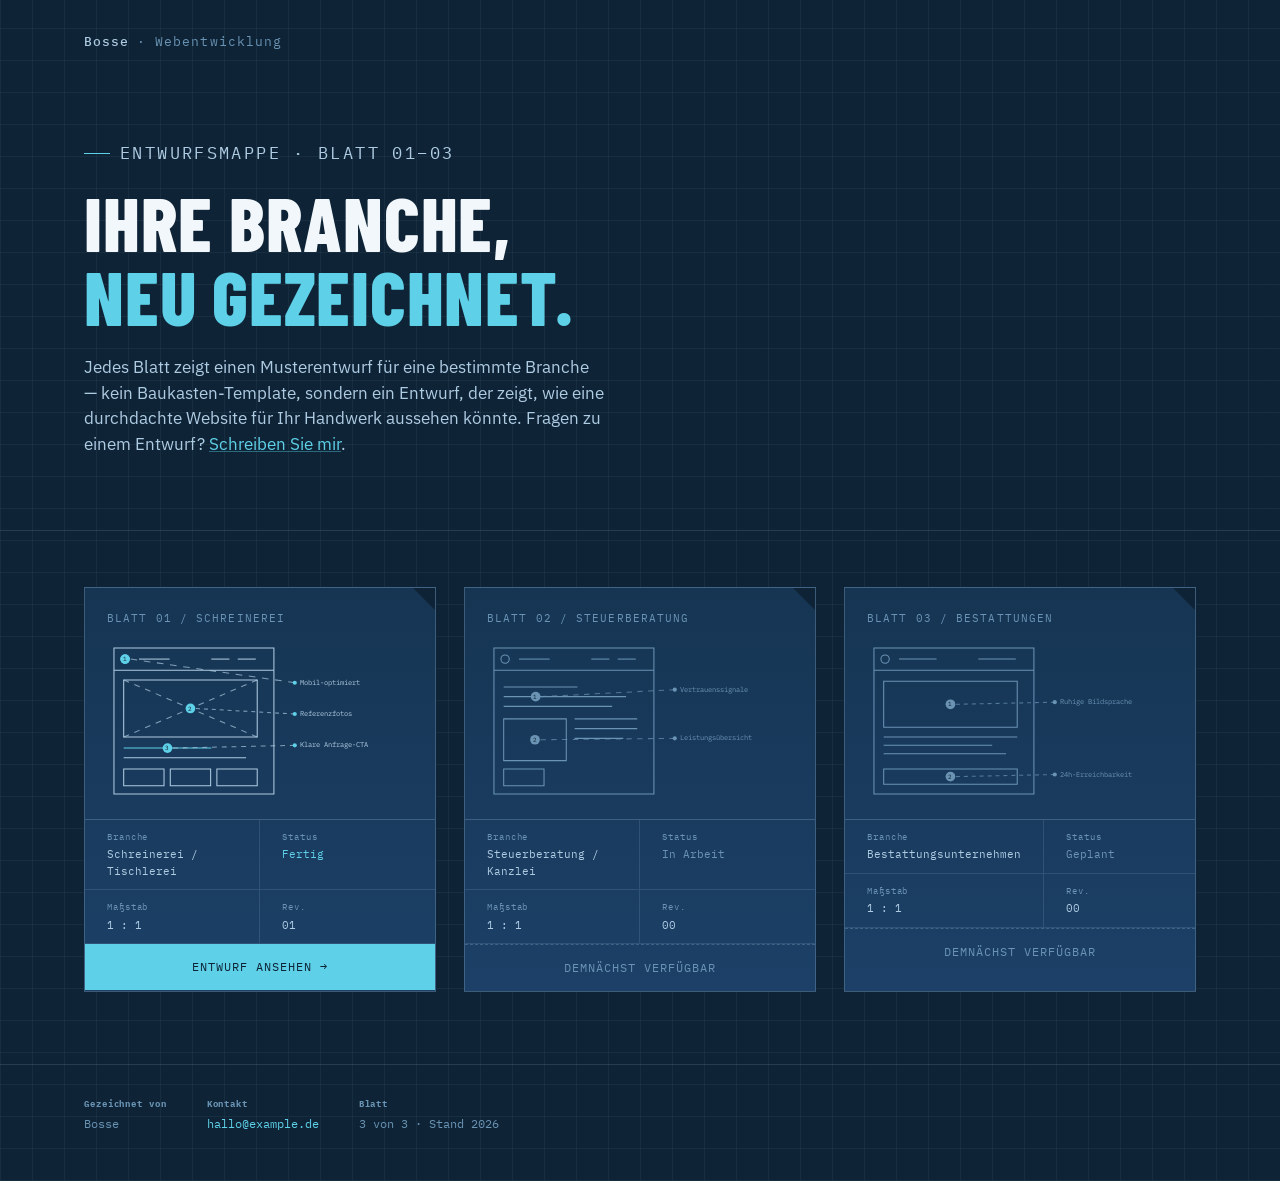
==== templates/index.html @ a0807521 "add templates page and restyling" ====
<!doctype html>
<html lang="de">
    <head>
        <meta charset="UTF-8" />
        <meta name="viewport" content="width=device-width, initial-scale=1.0" />
        <title>Vorlagen — Musterentwürfe nach Branche</title>
        <meta
            name="description"
            content="Musterentwürfe: Sehen Sie, wie eine moderne Website für Ihre Branche aussehen könnte."
        />
        <link rel="stylesheet" href="style.css" />
        <link rel="preconnect" href="https://fonts.googleapis.com" />
        <link rel="preconnect" href="https://fonts.gstatic.com" crossorigin />
    </head>
    <body>
        <header class="site-header">
            <div class="wrap">
                <a class="wordmark" href="/"
                    ><strong>Bosse</strong> · Webentwicklung</a
                >
            </div>
        </header>

        <section class="hero">
            <div class="wrap">
                <p class="eyebrow">Entwurfsmappe · Blatt 01–03</p>
                <h1>Ihre Branche, <em>neu gezeichnet.</em></h1>
                <p>
                    Jedes Blatt zeigt einen Musterentwurf für eine bestimmte
                    Branche — kein Baukasten-Template, sondern ein Entwurf, der
                    zeigt, wie eine durchdachte Website für Ihr Handwerk
                    aussehen könnte. Fragen zu einem Entwurf?
                    <a href="mailto:hallo@example.de">Schreiben Sie mir</a>.
                </p>
            </div>
        </section>

        <div class="wrap">
            <div class="sheets">
                <!-- Sheet 01 — Schreinerei -->
                <article class="sheet">
                    <div class="sheet-body">
                        <p class="sheet-number">BLATT 01 / SCHREINEREI</p>
                        <svg
                            viewBox="0 0 440 230"
                            role="img"
                            aria-label="Schema eines Website-Entwurfs für eine Schreinerei"
                        >
                            <rect
                                class="draw"
                                x="10"
                                y="10"
                                width="230"
                                height="210"
                                pathLength="100"
                            />
                            <line
                                class="draw"
                                x1="10"
                                y1="42"
                                x2="240"
                                y2="42"
                                pathLength="100"
                            />
                            <circle
                                class="draw accent"
                                cx="26"
                                cy="26"
                                r="6"
                                pathLength="100"
                            />
                            <line
                                class="draw"
                                x1="46"
                                y1="26"
                                x2="90"
                                y2="26"
                                pathLength="100"
                            />
                            <line
                                class="draw"
                                x1="150"
                                y1="26"
                                x2="176"
                                y2="26"
                                pathLength="100"
                            />
                            <line
                                class="draw"
                                x1="188"
                                y1="26"
                                x2="214"
                                y2="26"
                                pathLength="100"
                            />
                            <rect
                                class="draw"
                                x="24"
                                y="56"
                                width="192"
                                height="82"
                                pathLength="100"
                            />
                            <line
                                class="draw dashed"
                                x1="24"
                                y1="56"
                                x2="216"
                                y2="138"
                                pathLength="100"
                            />
                            <line
                                class="draw dashed"
                                x1="216"
                                y1="56"
                                x2="24"
                                y2="138"
                                pathLength="100"
                            />
                            <line
                                class="draw accent"
                                x1="24"
                                y1="154"
                                x2="150"
                                y2="154"
                                pathLength="100"
                            />
                            <line
                                class="draw"
                                x1="24"
                                y1="168"
                                x2="200"
                                y2="168"
                                pathLength="100"
                            />
                            <rect
                                class="draw"
                                x="24"
                                y="184"
                                width="58"
                                height="24"
                                pathLength="100"
                            />
                            <rect
                                class="draw"
                                x="91"
                                y="184"
                                width="58"
                                height="24"
                                pathLength="100"
                            />
                            <rect
                                class="draw"
                                x="158"
                                y="184"
                                width="58"
                                height="24"
                                pathLength="100"
                            />

                            <circle class="callout-dot" cx="26" cy="26" r="7" />
                            <text class="callout-num" x="22.5" y="29">1</text>
                            <line
                                class="draw dashed"
                                x1="34"
                                y1="26"
                                x2="270"
                                y2="60"
                                pathLength="100"
                            />
                            <circle
                                class="callout-dot"
                                cx="270"
                                cy="60"
                                r="3"
                            />
                            <text class="callout-label" x="278" y="63">
                                Mobil-optimiert
                            </text>

                            <circle
                                class="callout-dot"
                                cx="120"
                                cy="97"
                                r="7"
                            />
                            <text class="callout-num" x="116.5" y="100">2</text>
                            <line
                                class="draw dashed"
                                x1="128"
                                y1="97"
                                x2="270"
                                y2="105"
                                pathLength="100"
                            />
                            <circle
                                class="callout-dot"
                                cx="270"
                                cy="105"
                                r="3"
                            />
                            <text class="callout-label" x="278" y="108">
                                Referenzfotos
                            </text>

                            <circle
                                class="callout-dot"
                                cx="87"
                                cy="154"
                                r="7"
                            />
                            <text class="callout-num" x="83.5" y="157">3</text>
                            <line
                                class="draw dashed"
                                x1="95"
                                y1="154"
                                x2="270"
                                y2="150"
                                pathLength="100"
                            />
                            <circle
                                class="callout-dot"
                                cx="270"
                                cy="150"
                                r="3"
                            />
                            <text class="callout-label" x="278" y="153">
                                Klare Anfrage-CTA
                            </text>
                        </svg>
                    </div>
                    <div class="title-block">
                        <div>
                            <span class="label">Branche</span
                            ><span class="value">Schreinerei / Tischlerei</span>
                        </div>
                        <div class="status-live">
                            <span class="label">Status</span
                            ><span class="value">Fertig</span>
                        </div>
                        <div>
                            <span class="label">Maßstab</span
                            ><span class="value">1 : 1</span>
                        </div>
                        <div>
                            <span class="label">Rev.</span
                            ><span class="value">01</span>
                        </div>
                    </div>
                    <a class="sheet-cta" href="/templates/schreinerei/"
                        >Entwurf ansehen →</a
                    >
                </article>

                <!-- Sheet 02 — Steuerberatung -->
                <article class="sheet locked">
                    <div class="sheet-body">
                        <p class="sheet-number">BLATT 02 / STEUERBERATUNG</p>
                        <svg
                            viewBox="0 0 440 230"
                            role="img"
                            aria-label="Schema eines Website-Entwurfs für eine Steuerberatung"
                        >
                            <rect
                                class="draw"
                                x="10"
                                y="10"
                                width="230"
                                height="210"
                                pathLength="100"
                            />
                            <line
                                class="draw"
                                x1="10"
                                y1="42"
                                x2="240"
                                y2="42"
                                pathLength="100"
                            />
                            <circle
                                class="draw"
                                cx="26"
                                cy="26"
                                r="6"
                                pathLength="100"
                            />
                            <line
                                class="draw"
                                x1="46"
                                y1="26"
                                x2="90"
                                y2="26"
                                pathLength="100"
                            />
                            <line
                                class="draw"
                                x1="150"
                                y1="26"
                                x2="176"
                                y2="26"
                                pathLength="100"
                            />
                            <line
                                class="draw"
                                x1="188"
                                y1="26"
                                x2="214"
                                y2="26"
                                pathLength="100"
                            />
                            <line
                                class="draw"
                                x1="24"
                                y1="66"
                                x2="130"
                                y2="66"
                                pathLength="100"
                            />
                            <line
                                class="draw"
                                x1="24"
                                y1="80"
                                x2="200"
                                y2="80"
                                pathLength="100"
                            />
                            <line
                                class="draw"
                                x1="24"
                                y1="94"
                                x2="180"
                                y2="94"
                                pathLength="100"
                            />
                            <rect
                                class="draw"
                                x="24"
                                y="112"
                                width="90"
                                height="60"
                                pathLength="100"
                            />
                            <line
                                class="draw"
                                x1="126"
                                y1="112"
                                x2="216"
                                y2="112"
                                pathLength="100"
                            />
                            <line
                                class="draw"
                                x1="126"
                                y1="126"
                                x2="216"
                                y2="126"
                                pathLength="100"
                            />
                            <line
                                class="draw"
                                x1="126"
                                y1="140"
                                x2="196"
                                y2="140"
                                pathLength="100"
                            />
                            <rect
                                class="draw"
                                x="24"
                                y="184"
                                width="58"
                                height="24"
                                pathLength="100"
                            />

                            <circle class="callout-dot" cx="70" cy="80" r="7" />
                            <text class="callout-num" x="66.5" y="83">1</text>
                            <line
                                class="draw dashed"
                                x1="78"
                                y1="80"
                                x2="270"
                                y2="70"
                                pathLength="100"
                            />
                            <circle
                                class="callout-dot"
                                cx="270"
                                cy="70"
                                r="3"
                            />
                            <text class="callout-label" x="278" y="73">
                                Vertrauenssignale
                            </text>

                            <circle
                                class="callout-dot"
                                cx="69"
                                cy="142"
                                r="7"
                            />
                            <text class="callout-num" x="65.5" y="145">2</text>
                            <line
                                class="draw dashed"
                                x1="77"
                                y1="142"
                                x2="270"
                                y2="140"
                                pathLength="100"
                            />
                            <circle
                                class="callout-dot"
                                cx="270"
                                cy="140"
                                r="3"
                            />
                            <text class="callout-label" x="278" y="143">
                                Leistungsübersicht
                            </text>
                        </svg>
                    </div>
                    <div class="title-block">
                        <div>
                            <span class="label">Branche</span
                            ><span class="value">Steuerberatung / Kanzlei</span>
                        </div>
                        <div class="status-locked">
                            <span class="label">Status</span
                            ><span class="value">In Arbeit</span>
                        </div>
                        <div>
                            <span class="label">Maßstab</span
                            ><span class="value">1 : 1</span>
                        </div>
                        <div>
                            <span class="label">Rev.</span
                            ><span class="value">00</span>
                        </div>
                    </div>
                    <span class="sheet-cta disabled">Demnächst verfügbar</span>
                </article>

                <!-- Sheet 03 — Bestattungen -->
                <article class="sheet locked">
                    <div class="sheet-body">
                        <p class="sheet-number">BLATT 03 / BESTATTUNGEN</p>
                        <svg
                            viewBox="0 0 440 230"
                            role="img"
                            aria-label="Schema eines Website-Entwurfs für ein Bestattungsunternehmen"
                        >
                            <rect
                                class="draw"
                                x="10"
                                y="10"
                                width="230"
                                height="210"
                                pathLength="100"
                            />
                            <line
                                class="draw"
                                x1="10"
                                y1="42"
                                x2="240"
                                y2="42"
                                pathLength="100"
                            />
                            <circle
                                class="draw"
                                cx="26"
                                cy="26"
                                r="6"
                                pathLength="100"
                            />
                            <line
                                class="draw"
                                x1="46"
                                y1="26"
                                x2="100"
                                y2="26"
                                pathLength="100"
                            />
                            <line
                                class="draw"
                                x1="160"
                                y1="26"
                                x2="214"
                                y2="26"
                                pathLength="100"
                            />
                            <rect
                                class="draw"
                                x="24"
                                y="58"
                                width="192"
                                height="66"
                                pathLength="100"
                            />
                            <line
                                class="draw"
                                x1="24"
                                y1="138"
                                x2="216"
                                y2="138"
                                pathLength="100"
                            />
                            <line
                                class="draw"
                                x1="24"
                                y1="150"
                                x2="180"
                                y2="150"
                                pathLength="100"
                            />
                            <line
                                class="draw"
                                x1="24"
                                y1="162"
                                x2="200"
                                y2="162"
                                pathLength="100"
                            />
                            <rect
                                class="draw"
                                x="24"
                                y="184"
                                width="192"
                                height="22"
                                pathLength="100"
                            />

                            <circle
                                class="callout-dot"
                                cx="120"
                                cy="91"
                                r="7"
                            />
                            <text class="callout-num" x="116.5" y="94">1</text>
                            <line
                                class="draw dashed"
                                x1="128"
                                y1="91"
                                x2="270"
                                y2="88"
                                pathLength="100"
                            />
                            <circle
                                class="callout-dot"
                                cx="270"
                                cy="88"
                                r="3"
                            />
                            <text class="callout-label" x="278" y="91">
                                Ruhige Bildsprache
                            </text>

                            <circle
                                class="callout-dot"
                                cx="120"
                                cy="195"
                                r="7"
                            />
                            <text class="callout-num" x="116.5" y="198">2</text>
                            <line
                                class="draw dashed"
                                x1="128"
                                y1="195"
                                x2="270"
                                y2="192"
                                pathLength="100"
                            />
                            <circle
                                class="callout-dot"
                                cx="270"
                                cy="192"
                                r="3"
                            />
                            <text class="callout-label" x="278" y="195">
                                24h-Erreichbarkeit
                            </text>
                        </svg>
                    </div>
                    <div class="title-block">
                        <div>
                            <span class="label">Branche</span
                            ><span class="value">Bestattungsunternehmen</span>
                        </div>
                        <div class="status-locked">
                            <span class="label">Status</span
                            ><span class="value">Geplant</span>
                        </div>
                        <div>
                            <span class="label">Maßstab</span
                            ><span class="value">1 : 1</span>
                        </div>
                        <div>
                            <span class="label">Rev.</span
                            ><span class="value">00</span>
                        </div>
                    </div>
                    <span class="sheet-cta disabled">Demnächst verfügbar</span>
                </article>
            </div>
        </div>

        <footer class="stamp">
            <div
                class="wrap"
                style="
                    display: flex;
                    flex-wrap: wrap;
                    gap: 24px 40px;
                    width: 100%;
                "
            >
                <div><strong>Gezeichnet von</strong>Bosse</div>
                <div>
                    <strong>Kontakt</strong
                    ><a href="mailto:hallo@example.de">hallo@example.de</a>
                </div>
                <div><strong>Blatt</strong>3 von 3 · Stand 2026</div>
            </div>
        </footer>
    </body>
</html>
---- templates/style.css ----
@import url("https://fonts.googleapis.com/css2?family=Barlow+Condensed:wght@600;700;800&family=IBM+Plex+Sans:wght@400;500;600&family=IBM+Plex+Mono:wght@400;500&display=swap");

:root {
    --ink: #0e2436;
    --paper: #163553;
    --paper-2: #1c4067;
    --line: #afcbe2;
    --line-dim: #6a93b4;
    --accent: #5ed0e8;
    --flag: #e2703a;
    --grid-line: rgba(175, 203, 226, 0.06);

    --display: "Barlow Condensed", sans-serif;
    --body: "IBM Plex Sans", sans-serif;
    --mono: "IBM Plex Mono", monospace;
}

* {
    box-sizing: border-box;
}

html {
    scroll-behavior: smooth;
}

body {
    margin: 0;
    background:
        repeating-linear-gradient(
            0deg,
            var(--grid-line) 0px,
            var(--grid-line) 1px,
            transparent 1px,
            transparent 32px
        ),
        repeating-linear-gradient(
            90deg,
            var(--grid-line) 0px,
            var(--grid-line) 1px,
            transparent 1px,
            transparent 32px
        ),
        var(--ink);
    color: var(--line);
    font-family: var(--body);
    line-height: 1.5;
    -webkit-font-smoothing: antialiased;
}

a {
    color: inherit;
}

:focus-visible {
    outline: 2px solid var(--accent);
    outline-offset: 3px;
}

.wrap {
    max-width: 1160px;
    margin: 0 auto;
    padding: 0 24px;
}

/* ---------- header ---------- */

.site-header {
    padding: 28px 0 0;
}

.wordmark {
    display: inline-flex;
    align-items: baseline;
    gap: 8px;
    text-decoration: none;
    font-family: var(--mono);
    font-size: 13px;
    letter-spacing: 0.08em;
    color: var(--line-dim);
}

.wordmark strong {
    color: var(--line);
    font-weight: 500;
}

/* ---------- hero ---------- */

.hero {
    padding: 72px 0 56px;
    border-bottom: 1px solid rgba(175, 203, 226, 0.15);
}

.eyebrow {
    font-family: var(--mono);
    font-size: 12px;
    letter-spacing: 0.14em;
    color: var(--accent);
    text-transform: uppercase;
    display: flex;
    align-items: center;
    gap: 10px;
    margin-bottom: 18px;
}

.eyebrow::before {
    content: "";
    width: 26px;
    height: 1px;
    background: var(--accent);
}

h1 {
    font-family: var(--display);
    font-weight: 800;
    text-transform: uppercase;
    letter-spacing: 0.01em;
    font-size: clamp(40px, 7vw, 76px);
    line-height: 0.98;
    margin: 0 0 22px;
    color: #f2f7fb;
    max-width: 14ch;
}

h1 em {
    font-style: normal;
    color: var(--accent);
}

.hero p {
    max-width: 52ch;
    font-size: 17px;
    color: var(--line);
}

.hero p a {
    color: var(--accent);
    text-decoration-color: rgba(94, 208, 232, 0.4);
}

/* ---------- sheet grid ---------- */

.sheets {
    display: grid;
    grid-template-columns: repeat(auto-fit, minmax(320px, 1fr));
    gap: 28px;
    padding: 56px 0 72px;
}

.sheet {
    background: linear-gradient(180deg, var(--paper), var(--paper-2));
    border: 1px solid rgba(175, 203, 226, 0.25);
    position: relative;
    opacity: 0;
    transform: translateY(14px);
    animation: rise 0.6s ease forwards;
}

.sheet:nth-child(1) {
    animation-delay: 0.05s;
}
.sheet:nth-child(2) {
    animation-delay: 0.2s;
}
.sheet:nth-child(3) {
    animation-delay: 0.35s;
}

@keyframes rise {
    to {
        opacity: 1;
        transform: translateY(0);
    }
}

.sheet::before {
    content: "";
    position: absolute;
    top: 0;
    right: 0;
    width: 0;
    height: 0;
    border-style: solid;
    border-width: 0 22px 22px 0;
    border-color: transparent var(--ink) transparent transparent;
}

.sheet-body {
    padding: 22px 22px 0;
}

.sheet-number {
    font-family: var(--mono);
    font-size: 11px;
    color: var(--line-dim);
    letter-spacing: 0.1em;
    margin: 0 0 14px;
}

.sheet svg {
    width: 100%;
    height: auto;
    display: block;
}

.draw {
    fill: none;
    stroke: var(--line);
    stroke-width: 1.5;
    stroke-dasharray: 100;
    stroke-dashoffset: 100;
    animation: draw 1s ease forwards;
    animation-delay: 0.5s;
}

.draw.accent {
    stroke: var(--accent);
}
.draw.dashed {
    stroke-dasharray: 4 4;
    animation: none;
    stroke-dashoffset: 0;
    opacity: 0.7;
}

@keyframes draw {
    to {
        stroke-dashoffset: 0;
    }
}

.callout-num {
    font-family: var(--mono);
    font-size: 9px;
    fill: var(--ink);
}

.callout-dot {
    fill: var(--accent);
}

.callout-label {
    font-family: var(--mono);
    font-size: 10px;
    fill: var(--line);
}

.sheet.locked .draw {
    stroke: var(--line-dim);
}
.sheet.locked .callout-dot {
    fill: var(--line-dim);
}
.sheet.locked .callout-label {
    fill: var(--line-dim);
}

/* title block, drafting-style */

.title-block {
    margin-top: 18px;
    border-top: 1px solid rgba(175, 203, 226, 0.25);
    display: grid;
    grid-template-columns: 1fr 1fr;
    font-family: var(--mono);
    font-size: 11px;
}

.title-block div {
    padding: 10px 22px;
    border-right: 1px solid rgba(175, 203, 226, 0.15);
    border-bottom: 1px solid rgba(175, 203, 226, 0.15);
}

.title-block div:nth-child(2n) {
    border-right: none;
}

.title-block .label {
    display: block;
    color: var(--line-dim);
    font-size: 9px;
    letter-spacing: 0.1em;
    margin-bottom: 3px;
}

.title-block .value {
    color: var(--line);
}

.status-live .value {
    color: var(--accent);
}
.status-locked .value {
    color: var(--line-dim);
}

.sheet-cta {
    display: block;
    padding: 14px 22px;
    text-align: center;
    font-family: var(--mono);
    font-size: 12px;
    letter-spacing: 0.08em;
    text-transform: uppercase;
    text-decoration: none;
    color: var(--ink);
    background: var(--accent);
    transition: background 0.15s ease;
}

.sheet-cta:hover {
    background: #7fdcf0;
}

.sheet-cta.disabled {
    background: transparent;
    color: var(--line-dim);
    border-top: 1px dashed rgba(175, 203, 226, 0.25);
    cursor: default;
    pointer-events: none;
}

/* ---------- footer / stamp ---------- */

.stamp {
    border-top: 1px solid rgba(175, 203, 226, 0.15);
    padding: 32px 0 48px;
    display: flex;
    flex-wrap: wrap;
    gap: 24px 40px;
    font-family: var(--mono);
    font-size: 12px;
    color: var(--line-dim);
}

.stamp strong {
    display: block;
    color: var(--line-dim);
    font-size: 9px;
    letter-spacing: 0.1em;
    margin-bottom: 4px;
}

.stamp a {
    color: var(--accent);
    text-decoration: none;
}
.stamp a:hover {
    text-decoration: underline;
}

@media (prefers-reduced-motion: reduce) {
    .sheet,
    .draw {
        animation: none !important;
        opacity: 1 !important;
        transform: none !important;
        stroke-dashoffset: 0 !important;
    }
}
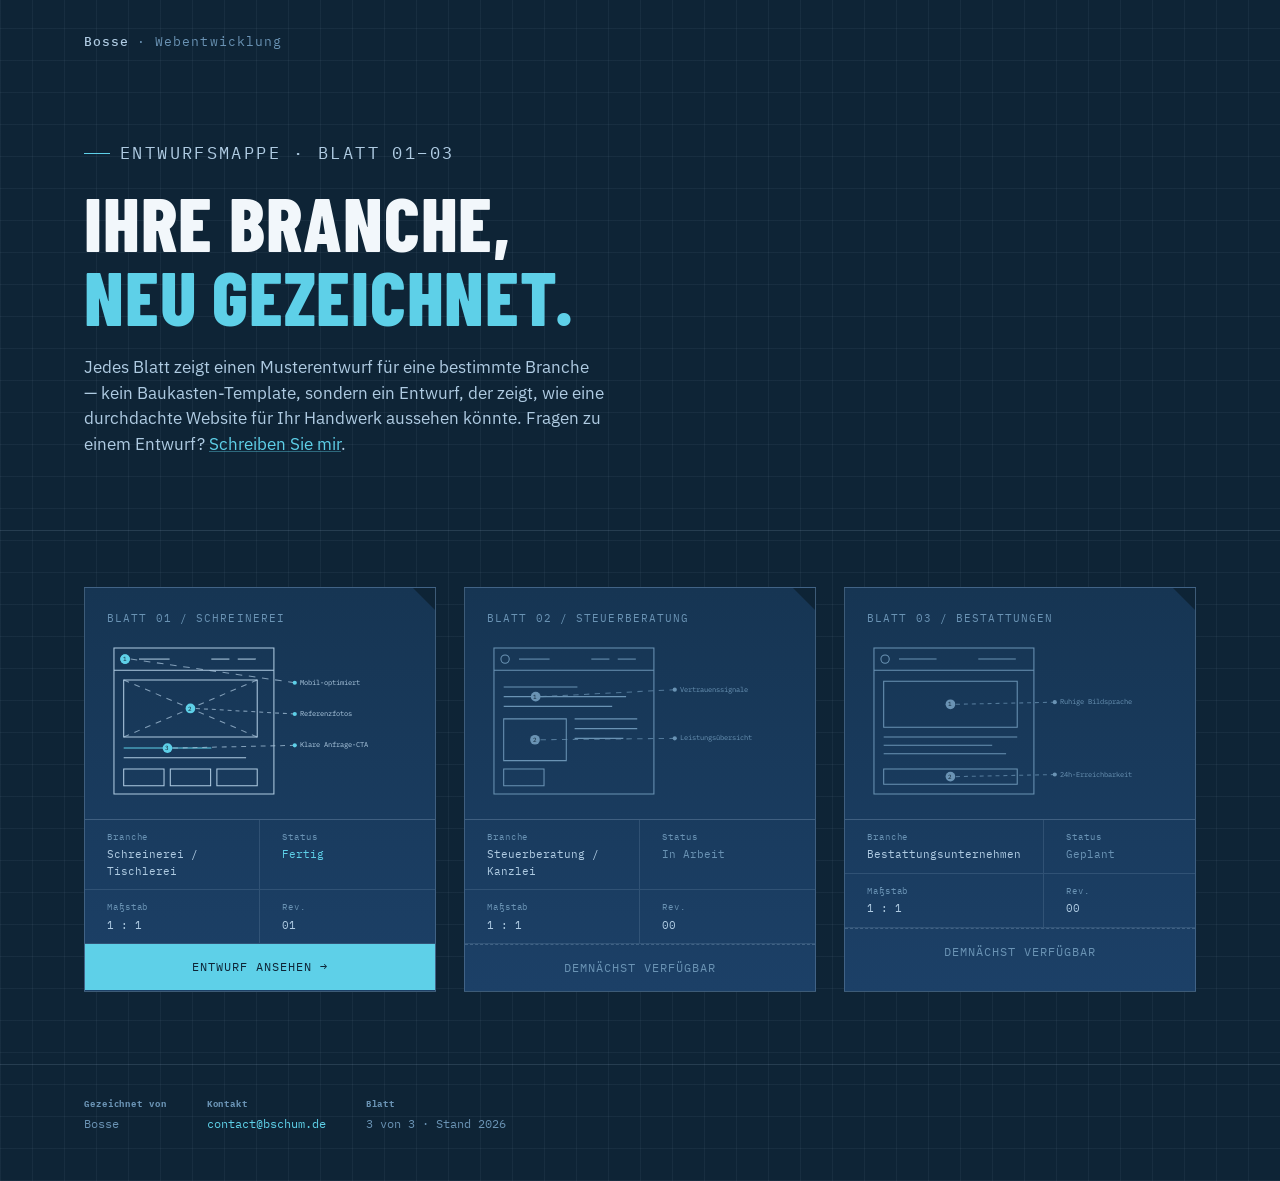
==== commit 8c5a696d: "swap mail address" ====
--- a/templates/index.html
+++ b/templates/index.html
@@ -30,7 +30,7 @@
                     Branche — kein Baukasten-Template, sondern ein Entwurf, der
                     zeigt, wie eine durchdachte Website für Ihr Handwerk
                     aussehen könnte. Fragen zu einem Entwurf?
-                    <a href="mailto:hallo@example.de">Schreiben Sie mir</a>.
+                    <a href="mailto:contact@bschum.de">Schreiben Sie mir</a>.
                 </p>
             </div>
         </section>
@@ -616,7 +616,7 @@
                 <div><strong>Gezeichnet von</strong>Bosse</div>
                 <div>
                     <strong>Kontakt</strong
-                    ><a href="mailto:hallo@example.de">hallo@example.de</a>
+                    ><a href="mailto:contact@bschum.de">contact@bschum.de</a>
                 </div>
                 <div><strong>Blatt</strong>3 von 3 · Stand 2026</div>
             </div>
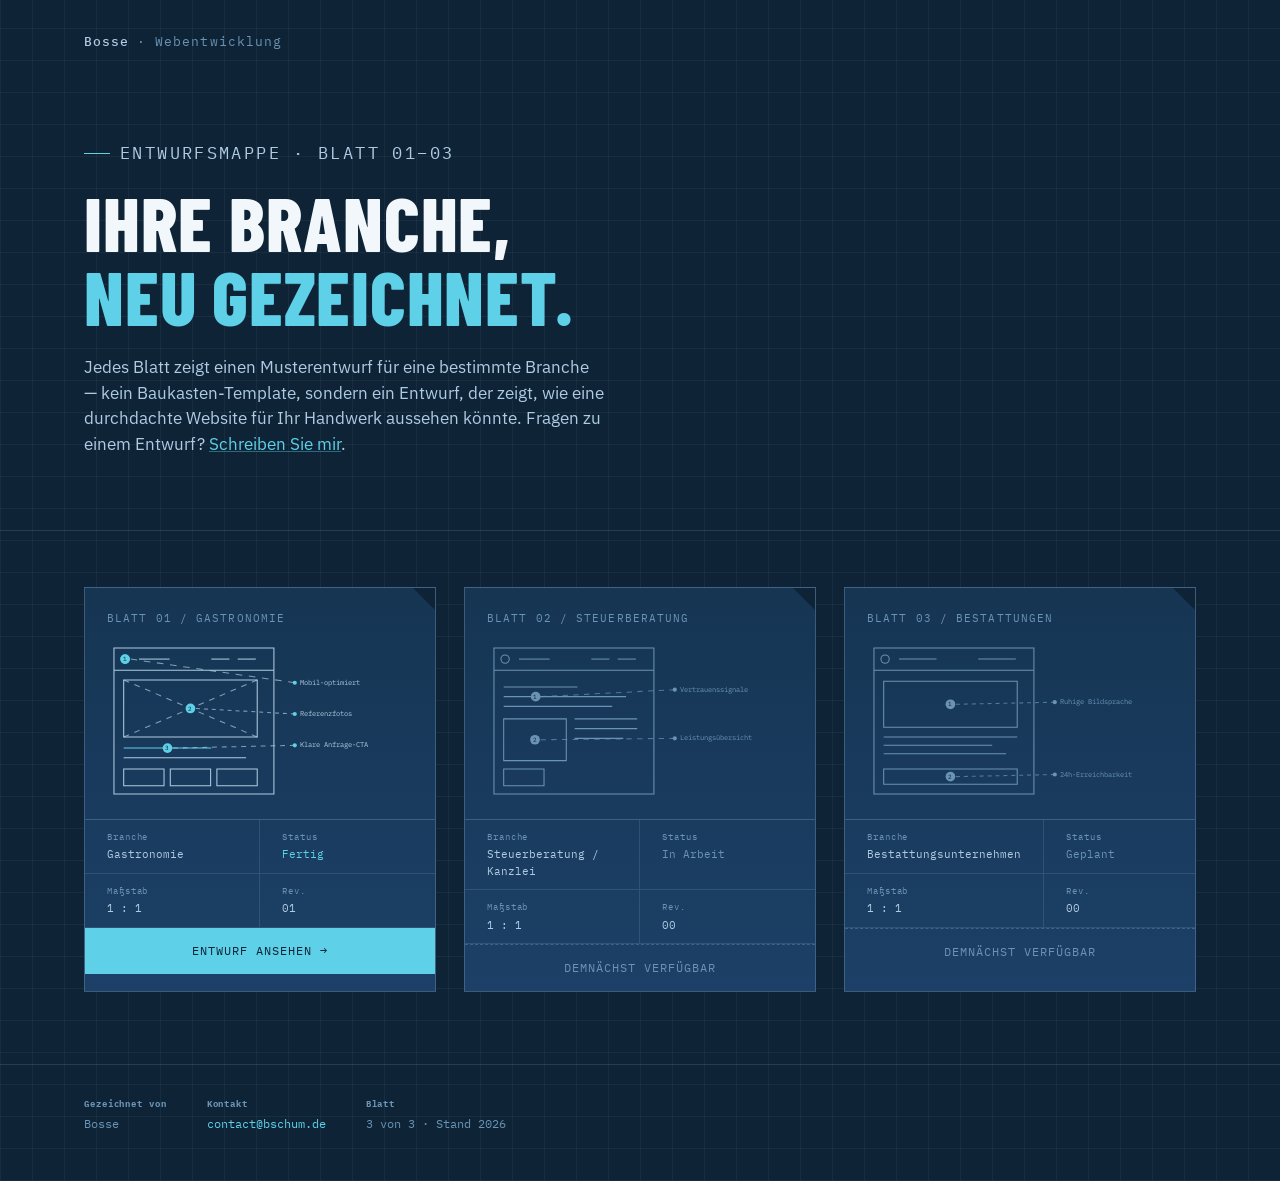
==== commit a3c6096e: "add gastro template" ====
--- a/templates/index.html
+++ b/templates/index.html
@@ -37,14 +37,14 @@
 
         <div class="wrap">
             <div class="sheets">
-                <!-- Sheet 01 — Schreinerei -->
+                <!-- Sheet 01 — Restaurant -->
                 <article class="sheet">
                     <div class="sheet-body">
-                        <p class="sheet-number">BLATT 01 / SCHREINEREI</p>
+                        <p class="sheet-number">BLATT 01 / GASTRONOMIE</p>
                         <svg
                             viewBox="0 0 440 230"
                             role="img"
-                            aria-label="Schema eines Website-Entwurfs für eine Schreinerei"
+                            aria-label="Schema eines Website-Entwurfs für ein Restaurant"
                         >
                             <rect
                                 class="draw"
@@ -232,7 +232,7 @@
                     <div class="title-block">
                         <div>
                             <span class="label">Branche</span
-                            ><span class="value">Schreinerei / Tischlerei</span>
+                            ><span class="value">Gastronomie</span>
                         </div>
                         <div class="status-live">
                             <span class="label">Status</span
@@ -247,7 +247,7 @@
                             ><span class="value">01</span>
                         </div>
                     </div>
-                    <a class="sheet-cta" href="/templates/schreinerei/"
+                    <a class="sheet-cta" href="/templates/gastronomie/"
                         >Entwurf ansehen →</a
                     >
                 </article>
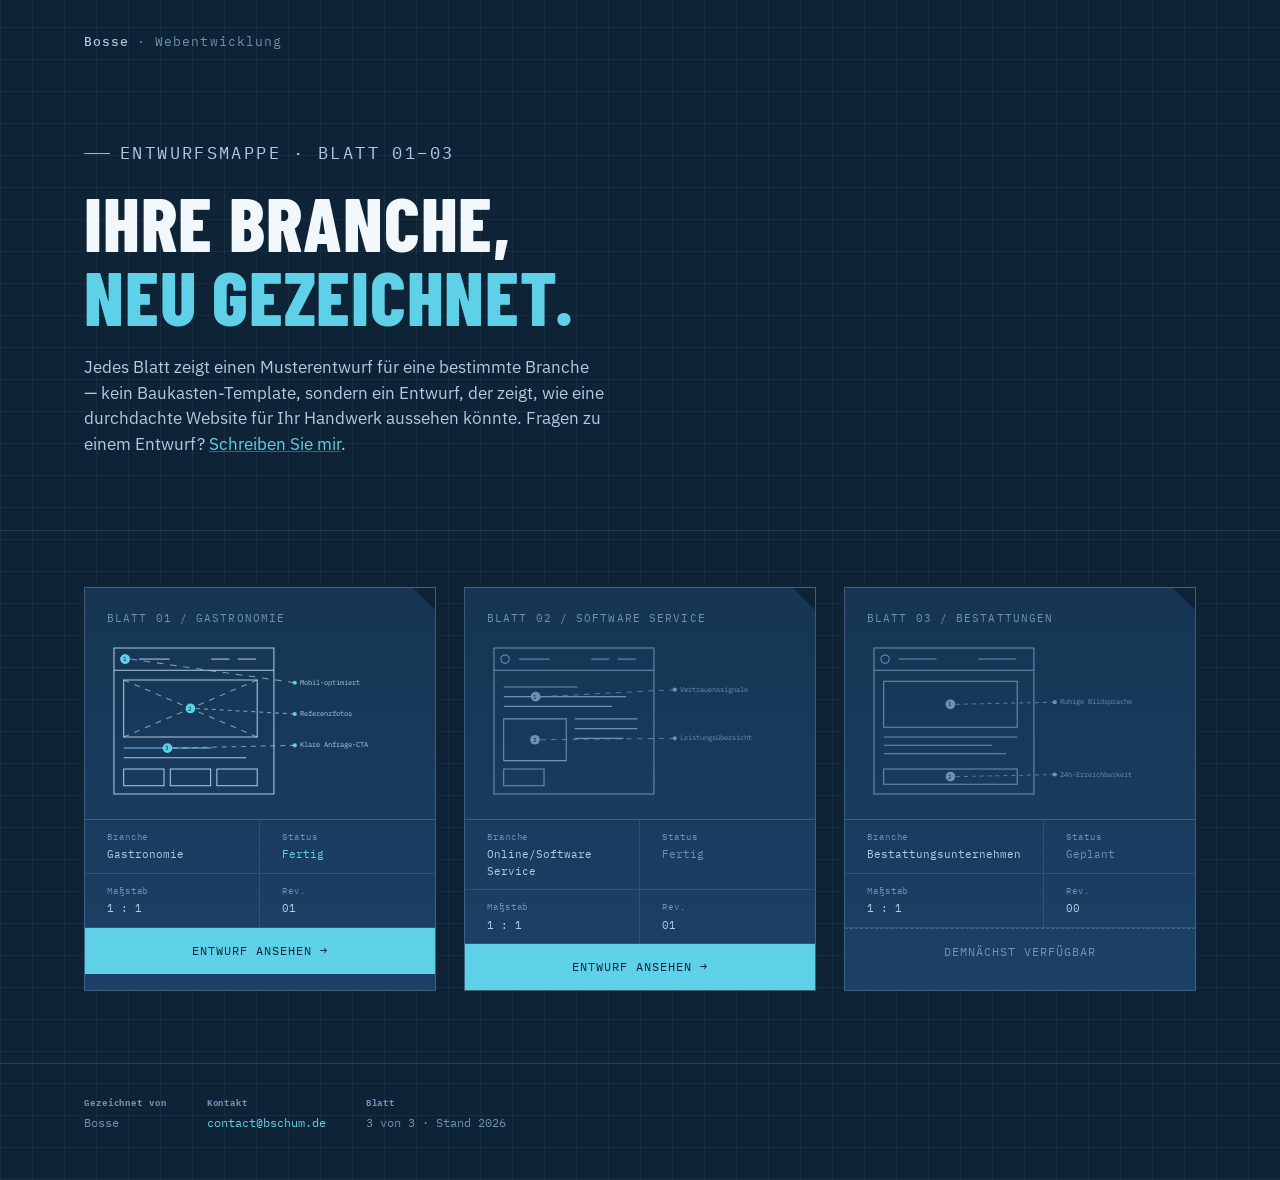
==== commit 64290a9a: "Add online service template" ====
--- a/templates/index.html
+++ b/templates/index.html
@@ -247,15 +247,17 @@
                             ><span class="value">01</span>
                         </div>
                     </div>
-                    <a class="sheet-cta" href="/templates/gastronomie/"
+                    <a
+                        class="sheet-cta"
+                        href="/templates/gastronomie/index.html"
                         >Entwurf ansehen →</a
                     >
                 </article>
 
-                <!-- Sheet 02 — Steuerberatung -->
+                <!-- Sheet 02 — Online Service -->
                 <article class="sheet locked">
                     <div class="sheet-body">
-                        <p class="sheet-number">BLATT 02 / STEUERBERATUNG</p>
+                        <p class="sheet-number">BLATT 02 / SOFTWARE SERVICE</p>
                         <svg
                             viewBox="0 0 440 230"
                             role="img"
@@ -422,11 +424,11 @@
                     <div class="title-block">
                         <div>
                             <span class="label">Branche</span
-                            ><span class="value">Steuerberatung / Kanzlei</span>
+                            ><span class="value">Online/Software Service</span>
                         </div>
                         <div class="status-locked">
                             <span class="label">Status</span
-                            ><span class="value">In Arbeit</span>
+                            ><span class="value">Fertig</span>
                         </div>
                         <div>
                             <span class="label">Maßstab</span
@@ -434,10 +436,14 @@
                         </div>
                         <div>
                             <span class="label">Rev.</span
-                            ><span class="value">00</span>
+                            ><span class="value">01</span>
                         </div>
                     </div>
-                    <span class="sheet-cta disabled">Demnächst verfügbar</span>
+                    <a
+                        class="sheet-cta"
+                        href="/templates/online-service/index.html"
+                        >Entwurf ansehen →</a
+                    >
                 </article>
 
                 <!-- Sheet 03 — Bestattungen -->
